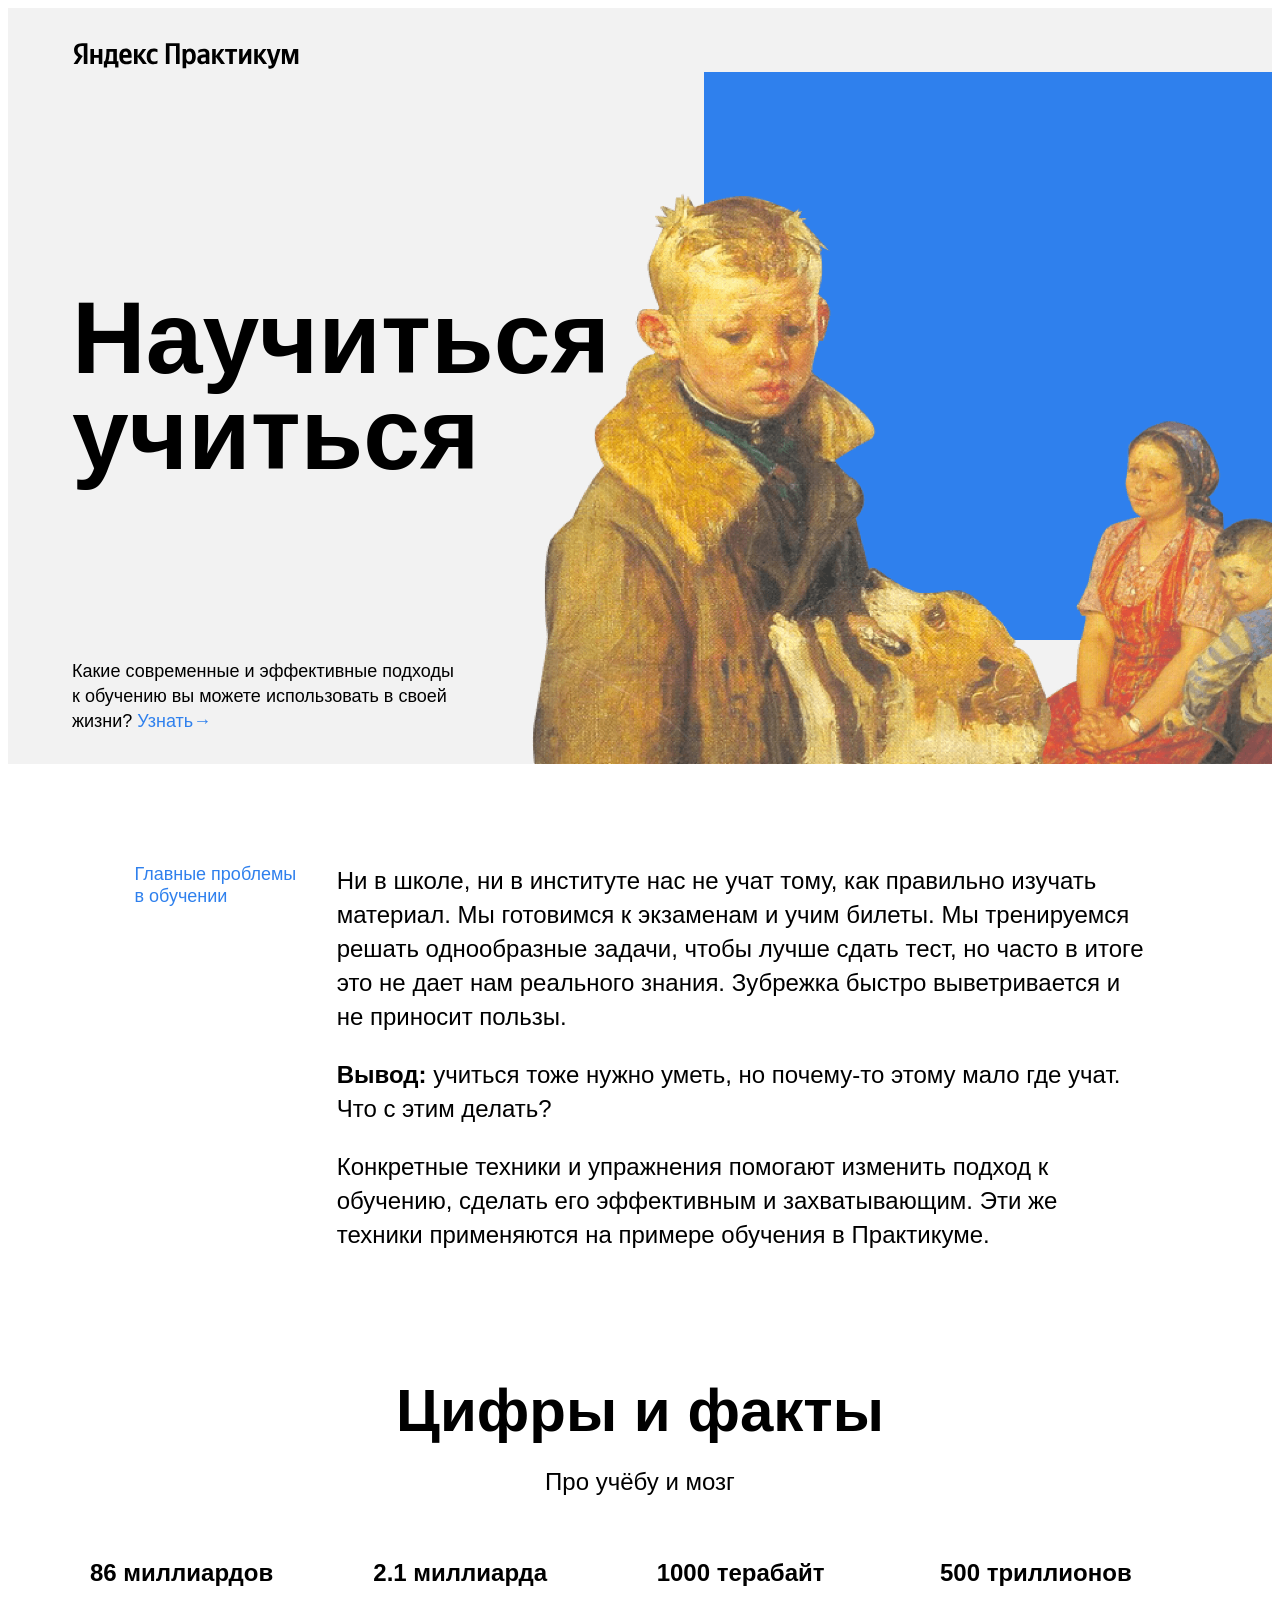
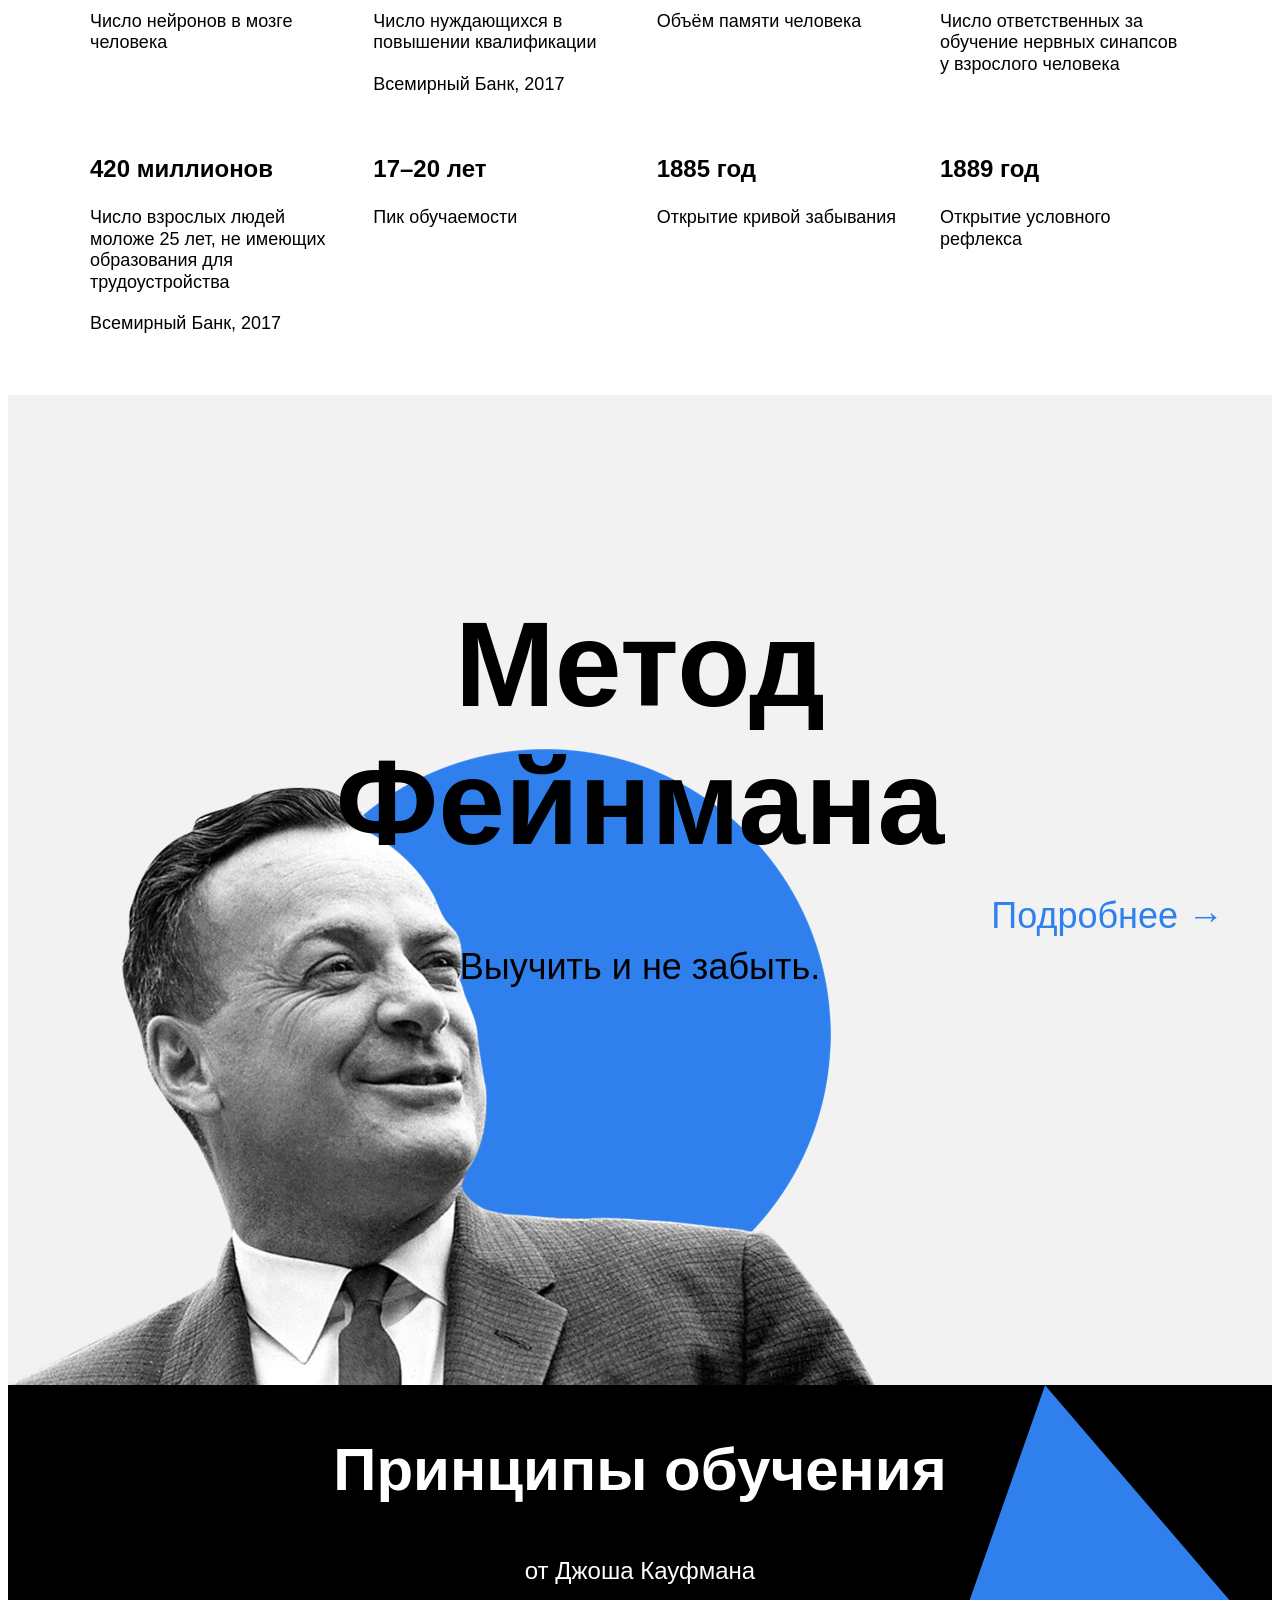
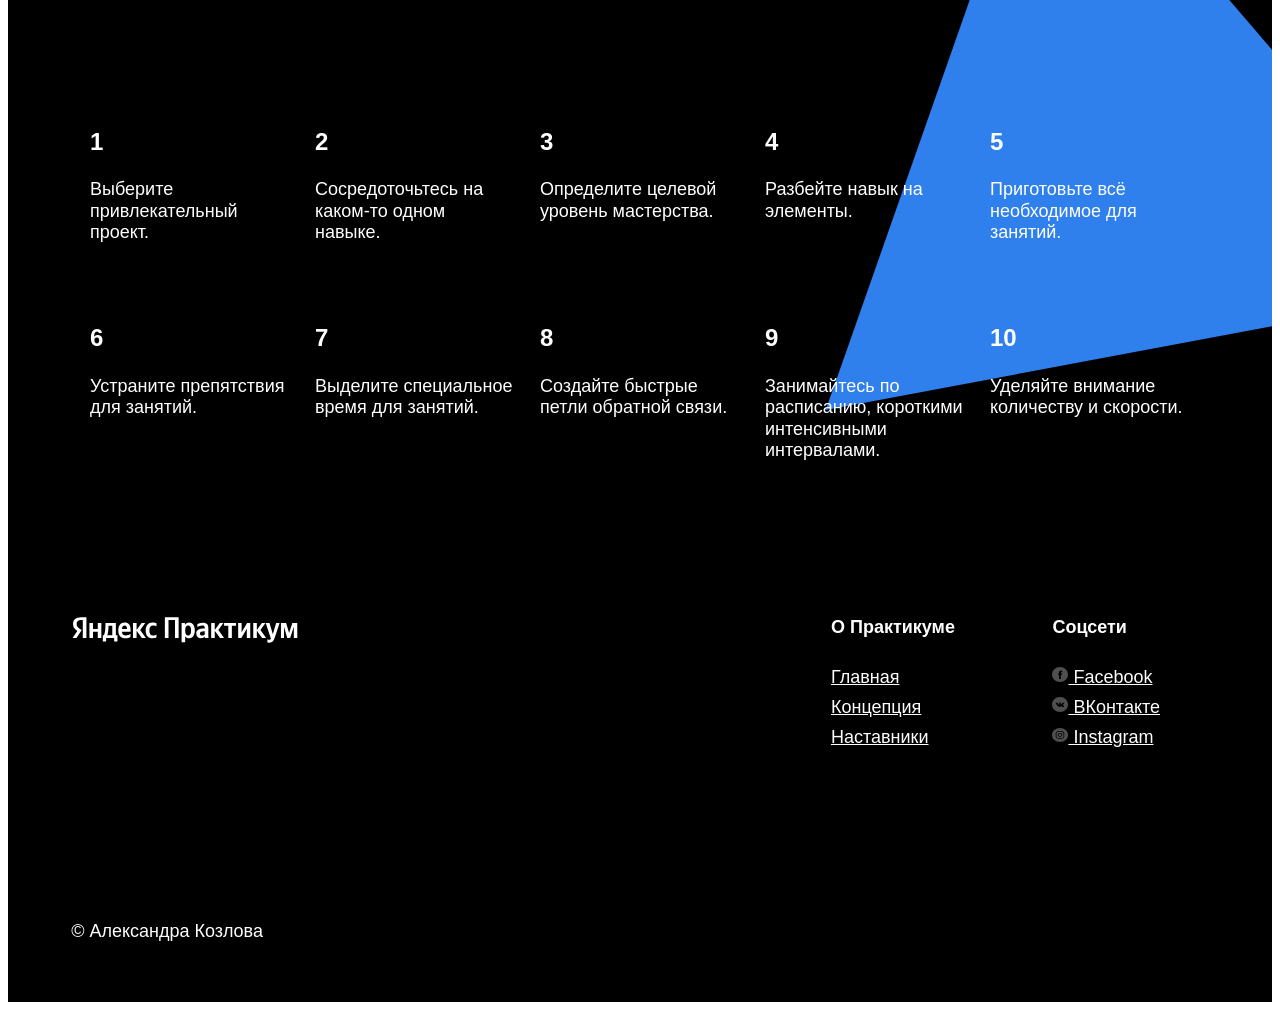
==== how-to-learn/index.html @ d47684b5 "проект" ====
<!DOCTYPE html>
<html lang="ru">
<head>
  <meta charset="UTF-8">
  <meta name="viewport" content="width=device-width, initial-scale=1.0">
  <title>Научиться учиться</title>
  <link rel="stylesheet" href="styles/style.css">
</head>
<body>
  <div class="page">
    <header class="header"> 
     <img class="logo logo_place_header" src="images/logo_place_header.svg" alt="логотип">
     <h1 class="header__title">Научиться учиться</h1>
     <p class="header__subtitle">Какие современные и эффективные подходы к обучению вы можете использовать в своей жизни?<a class="header__link"> Узнать&#8594;</a></p>
     <img alt="заглавное изображение" class="header__main-illustration" src="images/header-image.png">
     <div class="header__square-pic"></div>
    </header>

    <section class="description">
     <div class="two-columns">
     <h2 class="two-columns__brief">Главные проблемы в обучении</h2>
     <div class="two-columns__main-text">
     <p class="two-columns__paragraph">Ни в школе, ни в институте нас не учат тому, как правильно изучать материал. Мы готовимся к экзаменам и учим билеты. Мы тренируемся решать однообразные задачи, чтобы лучше сдать тест, но часто в итоге это не дает нам реального знания. Зубрежка быстро выветривается и не приносит пользы.</p>      <p class="two-columns__paragraph"><span class="two-columns__span-accent">Вывод:</span> учиться тоже нужно уметь, но почему-то этому мало где учат. Что с этим делать?</p>
     <p class="two-columns__paragraph">Конкретные техники и упражнения помогают изменить подход к обучению, сделать его эффективным и захватывающим. Эти же техники применяются на примере обучения в Практикуме.</p>
     </div>
     </div>
    </section>

    <section class="digits">
     <h2 class="section-title">Цифры и факты</h2>
     <p class="section-subtit">Про учёбу и мозг</p>
     <div class="table"> 
     <div class="table__cell">
     <h3 class="table__heading">86 миллиардов</h3>
     <p class="table__text">Число нейронов в мозге человека</p>
     </div>

     <div class="table__cell">
     <h3 class="table__heading">2.1 миллиарда</h3>
     <p class="table__text">Число нуждающихся в повышении квалификации</p>
     <p class="table__text">Всемирный Банк, 2017</p>
     </div>

     <div class="table__cell">
     <h3 class="table__heading">1000 терабайт</h3>
     <p class="table__text">Объём памяти человека</p>
     </div>

     <div class="table__cell">
     <h3 class="table__heading">500 триллионов</h3>
     <p class="table__text">Число ответственных за обучение нервных синапсов у взрослого человека</p>
     </div>

     <div class="table__cell">
     <h3 class="table__heading">420 миллионов</h3>
     <p class="table__text">Число взрослых людей моложе 25 лет, не имеющих образования для трудоустройства</p>
     <p class="table__text">Всемирный Банк, 2017</p>
     </div>

     <div class="table__cell">
     <h3 class="table__heading">17–20 лет</h3>
     <p class="table__text">Пик обучаемости</p>
     </div>

     <div class="table__cell">
     <h3 class="table__heading">1885 год</h3>
     <p class="table__text">Открытие кривой забывания</p>
     </div>

     <div class="table__cell">
     <h3 class="table__heading">1889 год</h3>
     <p class="table__text">Открытие условного рефлекса</p>
     </div>
     </div>
    </section>
  
   <section class="feynman">
     <h2 class="feynman__title">Метод Фейнмана</h2>
     <p class="feynman__subtitle">Выучить и не забыть.</p>
     <a class="feynman__link">Подробнее &#8594;</a>
    </section>

    <section class="kaufman">
      <h2 class="section-title_theme_dark">Принципы обучения</h2>
      <p class="section-subtit_theme_dark">от Джоша Кауфмана</p>
      <div class="table_theme_dark"> 

      <div class="table__cell_theme_dark">
      <h3 class="table__heading_theme_dark">1</h3>
      <p class="table__text_theme_dark">Выберите привлекательный проект.</p>
      </div>
 
      <div class="table__cell_theme_dark">
      <h3 class="table__heading_theme_dark">2</h3>
      <p class="table__text_theme_dark">Сосредоточьтесь на каком-то одном навыке.</p>
      </div>
 
      <div class="table__cell_theme_dark">
      <h3 class="table__heading_theme_dark">3</h3>
      <p class="table__text_theme_dark">Определите целевой уровень мастерства.</p>
      </div>
 
      <div class="table__cell_theme_dark">
      <h3 class="table__heading_theme_dark">4</h3>
      <p class="table__text_theme_dark">Разбейте навык на элементы.</p>
      </div>
 
      <div class="table__cell_theme_dark">
      <h3 class="table__heading_theme_dark">5</h3>
      <p class="table__text_theme_dark">Приготовьте всё необходимое для занятий.</p>
      </div>
 
      <div class="table__cell_theme_dark">
      <h3 class="table__heading_theme_dark">6</h3>
      <p class="table__text_theme_dark">Устраните препятствия для занятий.</p>
      </div>
 
      <div class="table__cell_theme_dark">
      <h3 class="table__heading_theme_dark">7</h3>
      <p class="table__text_theme_dark">Выделите специальное время для занятий.</p>
      </div>
 
      <div class="table__cell_theme_dark">
      <h3 class="table__heading_theme_dark">8</h3>
      <p class="table__text_theme_dark">Создайте быстрые петли обратной связи.</p>
      </div>

      <div class="table__cell_theme_dark">
      <h3 class="table__heading_theme_dark">9</h3>
      <p class="table__text_theme_dark">Занимайтесь по расписанию, короткими интенсивными интервалами.</p>
      </div>

      <div class="table__cell_theme_dark">
      <h3 class="table__heading_theme_dark">10</h3>
      <p class="table__text_theme_dark">Уделяйте внимание количеству и скорости.</p>
      </div>
      <img class="kaufman__triangle" src="images/kaufman-triangle.svg" alt="треугольник">
      </div>
    </section>

  <footer class="footer">
<div class="footer__columns">
<div class="footer__column_content_copyright">
  <div class="logo logo_place_footer"></div>
  <p class="footer__author">&copy; Александра Козлова</p>
</div>
<div class="footer__column_content_info">
  <p class="footer__column-heading">О Практикуме</p>
  <ul class="footer__column-links">
  <li><a href="#">Главная</a></li>
  <li><a href="#">Концепция</a></li>
  <li><a href="#">Наставники</a></li>
  </ul>
</div>
<div class="footer__column_content_social">
  <p class="footer__column-heading">Соцсети</p>
  <ul class="footer__column-links">
    <li><a href="https://www.facebook.com"><img class="footer__social-icon" src="images/facebook_color_white.svg" alt="Фейсбук"> Facebook</a></li>
    <li><a href="https://vk.com"> <img class="footer__social-icon" src="images/vk_color_white.svg" alt="ВКонтакте"> ВКонтакте</a></li>
    <li><a href="https://www.instagram.com"><img class="footer__social-icon" src="images/instagram_color_white.svg" alt="Инстаграм"> Instagram</a></li>
  </ul>
</div>


</div>
  </footer>
  </div>
</body>
</html>
---- how-to-learn/styles/style.css ----
.page {
  min-width: 1100px;
  /* мы ещё не умеем делать мобильную версию сайта, */
  /* поэтому выше установлена минимальная ширина страницы */
  max-width: 1600px;
  /* выше установили ограничение по максимальной ширине */
  margin: 0 auto;
  /* выше для экранов больше 1600px отцентрировали весь контент */
  font-family: 'Helvetica Neue', Arial, sans-serif;
  /* выше установили ограничения для секции */
}

.header {
  height: 100vh;
  min-height: 600px;
  max-height: 756px;
  background-color: #f2f2f2;
  display: flex;
  position: relative;

}
.logo{/*свойства для логотипа*/
  height: 32px;
  width: 228px;


}
.logo_place_header{/*свойства для логотипа 1*/
  position: absolute;
  z-index: 3;
  margin-top: 30px;
  margin-left: 64px;
}

.header__title{/*свойство для "начать учиться" 2*/
  width: 730px;
  line-height: 96px;
  font-size: 102px;
  font-weight: 600;
  margin-left: 64px;
  display: flex;
  align-items: center;
  z-index: 3;
}

.header__subtitle{/*свойства для "какие современные и эффективные подходы"3*/
  width: 388px;
  line-height: 25px;
  font-size: 18px;
  margin-left: 64px;
  margin-bottom: 30px;
  position: absolute;
  left: 0px;
  bottom: 0px;
  z-index: 3;
}

.header__link{
  color: #2f80ed;
}

.header__main-illustration{/*свойства для картинки header-image */
  height: 608px;
  width: 765px;
  position: absolute;
  right: 0px;
  bottom: 0px;
  z-index: 1;
}

/* ниже мы привели пример двух селекторов, чтобы вы вспомнили запись элемента */
.header__square-pic {
  height: 568px;
  width: 568px;
  margin-top: 64px;
  background-color: #2f80ed;
  position: absolute;
  right: 0px;
  z-index: 0;
}
.description{
  margin-top: 100px;
  margin-bottom: 100px;
}

.two-columns{
  width: 80%;
  min-width: 784px;
  display: flex;
  align-items: center;
  flex-direction: row;
  justify-content: space-between;
  margin: auto;
}
.two-columns__brief{
   width: 175px;
   line-height: 1.2;
   font-size: 18px;
   font-weight: normal;
   color: #2f80ed;
   margin: 0;
   align-self: flex-start;
}
.two-columns__main-text{
  width: 80%;
}
.two-columns__paragraph{
  line-height: 34px;
  font-size: 24px;
  margin-top: 0px;
  bottom: 30px;
}
.two-columns__span-accent{
  line-height: 34px;
  font-size: 24px;
  font-weight: 600;
}

.digits{

}

.section-title{
  width: 60%;
  line-height: 1.15;
  font-size: 60px;
  font-weight: 600;
  text-align: center;
  margin: auto;
}
.section-subtit{
  width: 60%;
  line-height: 34px;
  font-size: 24px;
  font-weight: normal;
  text-align: center;
  margin: 20px auto 60px;
}
.table{
width: 1100px;
margin: 0 auto;
display: flex;
flex-wrap: wrap;
justify-content: space-between;
}
.table__cell{
width: 250px;
margin-bottom: 60px;
}
.table__heading{
line-height: 1.15;
font-size: 24px;
font-weight: 600;
margin-top: 0;
}
.table__text{
  line-height: 1.2;
  font-size: 18px;
  font-weight: normal;
  margin-top: 20px;
  margin-bottom: 0px;
}

.feynman{
  padding-top: 100px;
  height: 890px;
  background-color: #f2f2f2;
  background-image: url(../images/feynman.png);
  background-position: left bottom;
  background-repeat: no-repeat;
  background-size: 867px 637px;
  position: relative;
}

.feynman__title {
  width: 648px;
  line-height: 1.15;
  font-size: 120px;
  font-weight: 600;
  margin: 100px auto 70px;
  text-align: center;
}

.feynman__subtitle {
  line-height: 51px;
  font-size: 36px;
  font-weight: normal;
  margin: 0px auto;
  text-align: center;
}

.feynman__link {
  color: #2f80ed;
  line-height: 51px;
  font-size: 36px;
  font-weight: normal;
  position: absolute;
  right: 48px;
  top: 50%;
}


.kaufman{
  background-color: black;
  /*height: 967px;*/
  overflow: hidden;
  /*padding-top: 90px;*/
  position: relative;
  padding-bottom:90px;
}

.section-title_theme_dark{
  width: 60%;
  line-height: 1.15;
  font-size: 60px;
  font-weight: 600;
  color: white;
  text-align: center;
  margin-left: auto;
  margin-right: auto;
  /*margin-top: 90px;*/
  z-index: 1;
}

.section-subtit_theme_dark{
  width: 60%;
  line-height: 34px;
  font-size: 24px;
  color: white;
  font-weight: normal;
  text-align: center;
  margin: 20px auto 60px;
}

.table_theme_dark{
  width: 1100px;
  margin: 0 auto;
  display: flex;
  flex-wrap: wrap;
  justify-content: space-between;
  z-index: 1;
}

.table__cell_theme_dark {
  width: 200px;
  color: white;
  margin-right: 0;
  margin-top: 80px;
  z-index: 1;
}

.table__heading_theme_dark{
  line-height: 1.15;
  font-size: 24px;
  font-weight: 600;
  margin-top: 0;
  z-index: 1;
}
.table__text_theme_dark{
  line-height: 1.2;
  font-size: 18px;
  font-weight: normal;
  margin-top: 20px;
  margin-bottom: 0px;
  z-index: 1;
}

.kaufman__triangle{
  height: 877px;
  width: 877px;
  position: absolute;
  background-repeat: no-repeat;
  right: -210px;
  top: 0;
  background-size: contain;
  z-index: 0;
}

.footer{
  min-height: 350px;
  background-color: black;
  color: white;
  padding-top: 60px;
  padding-bottom: 40px;
}

.footer__columns{
width: 90%;
margin-left: auto;
margin-right: auto;
position: relative;
display: flex;
flex-direction: row;
justify-content: space-between;
min-height: 350px;
}

.footer__column_content_copyright{
  flex-basis: 711px;
}

.logo_place_footer{
  background-image: url(../images/logo_place_footer.svg);
  position: absolute;
  top: 0px;
  left: 0px;
}

.footer__author{
  color: white;
  margin-top: 18px;
  margin-bottom: 18px;
  line-height: 25px;
  font-size: 18px;
  font-weight: normal;
  position: absolute;
  bottom: 0px;
  left: 0px;
}

.footer__column_content_info{
  margin-bottom: 16px;
  margin-left: auto;
  margin-right: auto;
}

.footer__column-heading{
  color:white;
  line-height: 30px;
  font-size: 18px;
  font-weight: 600;
  margin-top: 0px;
  margin-bottom: 20px;
}

.footer__column-links{
  color: white;
  line-height: 30px;
  font-size: 18px;
  font-weight: normal;
  margin-bottom: 16px;
  list-style-type: none;
}
ul{
  margin-left: 0px;
  padding-left: 0px;
  color: white;
}
a{
  color: white;
}
.footer__social-icon{
  height: 16px;
  width: 16px;
  position: relative;
}
.footer__column_content_social{
  margin-left: auto;
  margin-right: auto;
  margin-bottom: 16px;
}
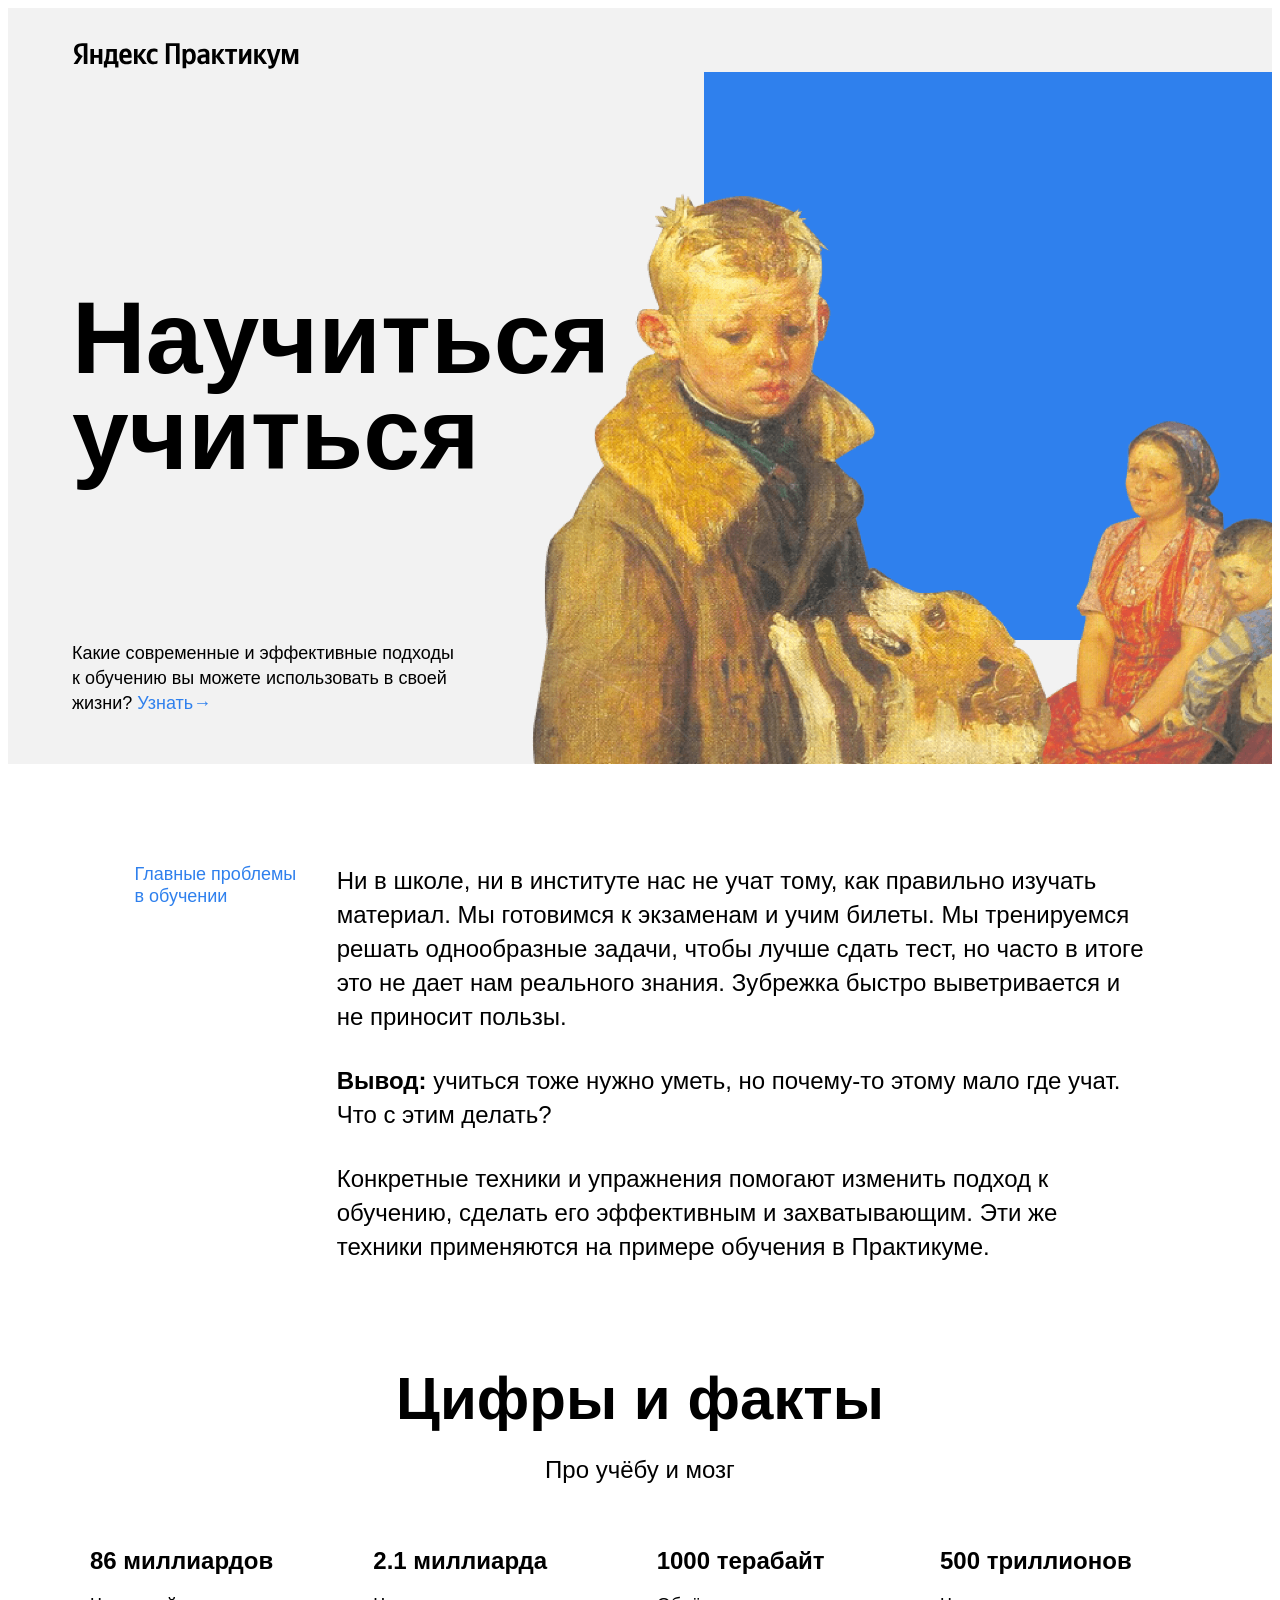
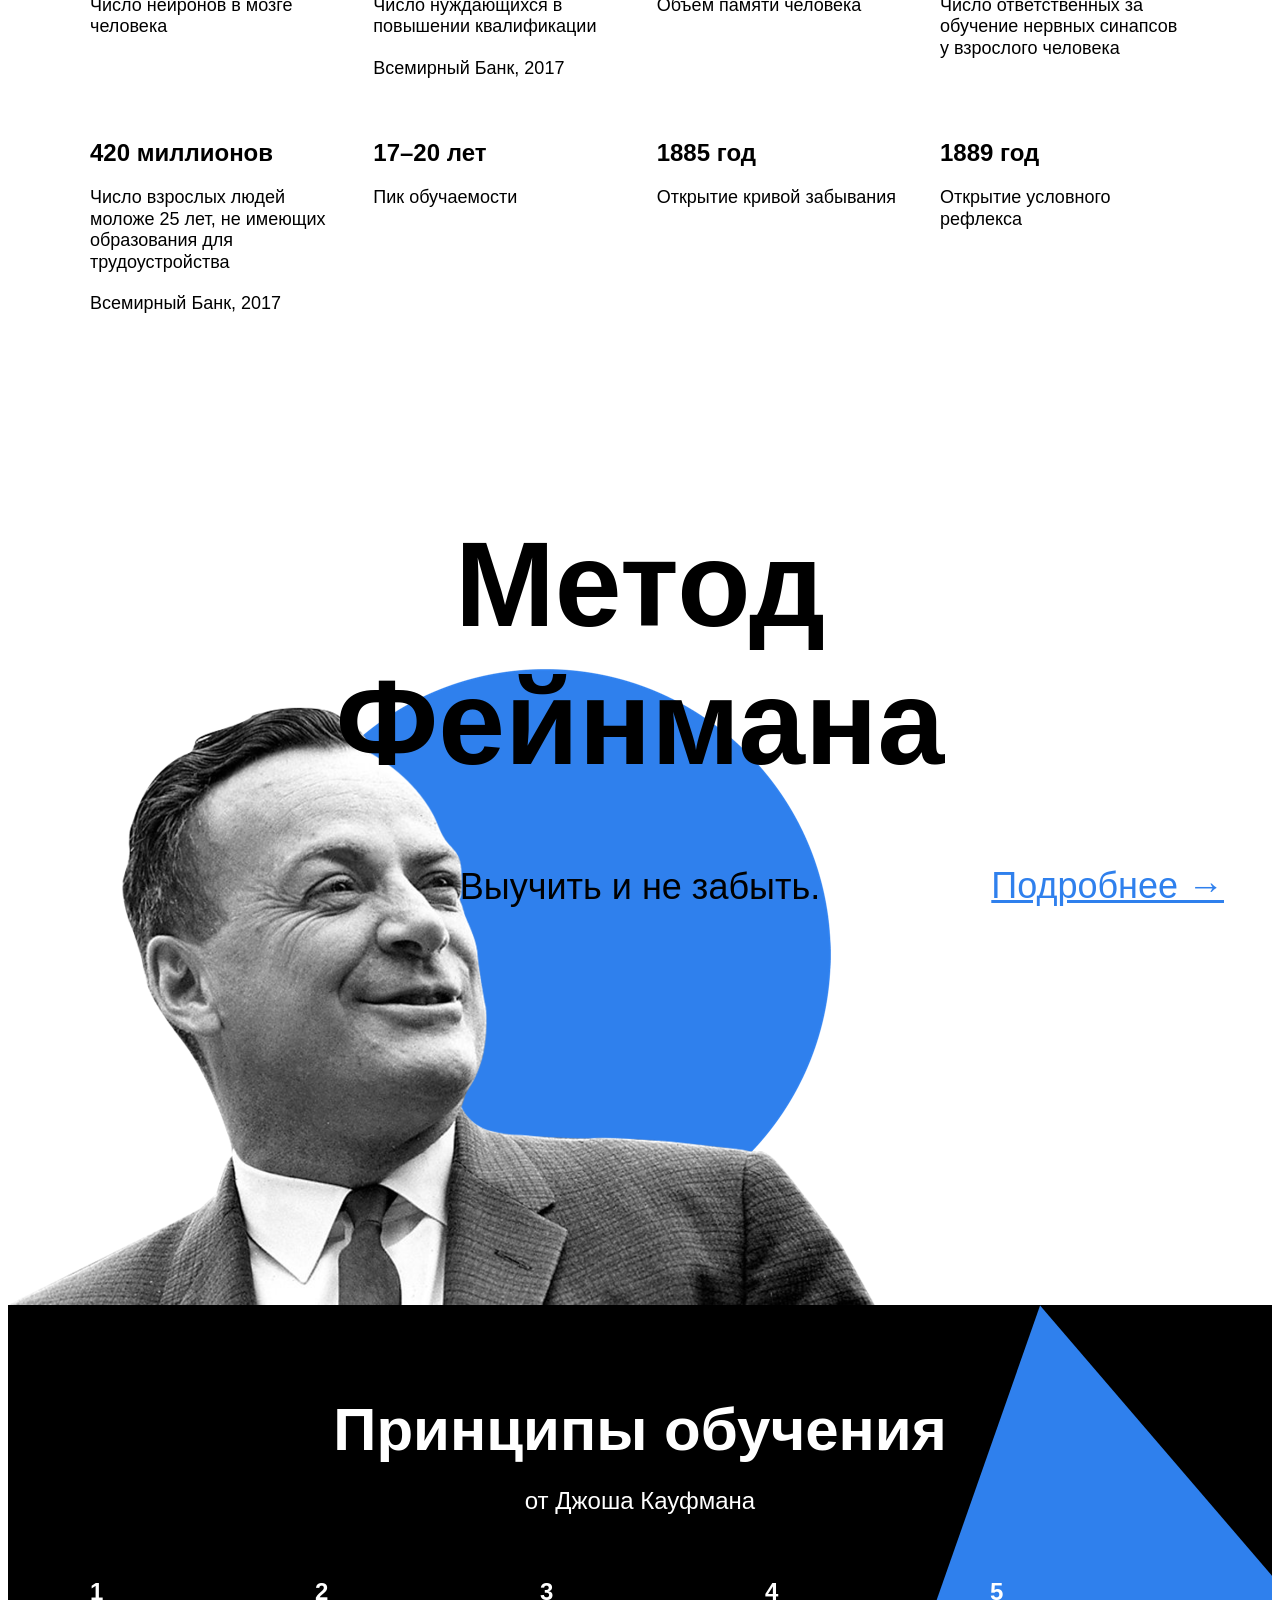
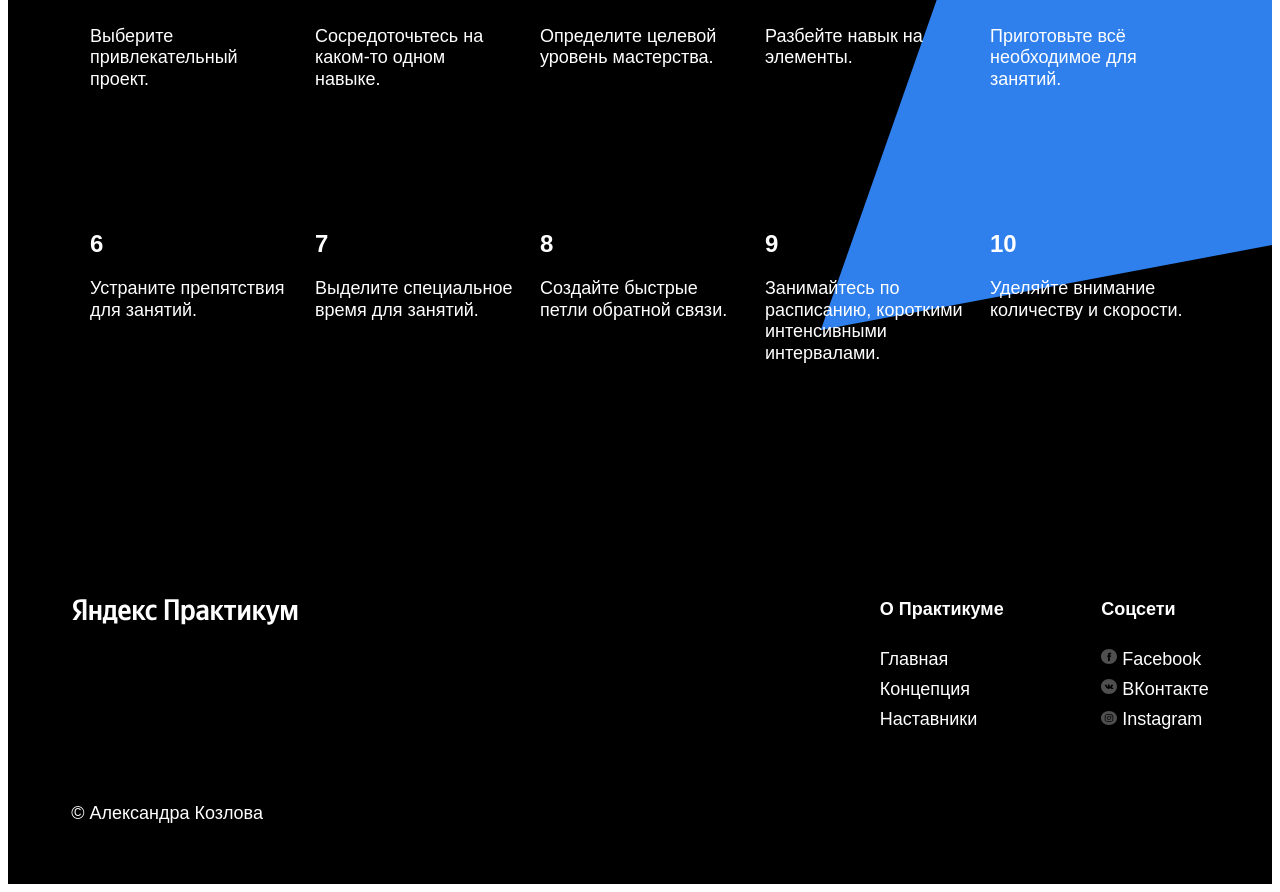
==== commit 0408fdef: "вторая версия" ====
--- a/how-to-learn/index.html
+++ b/how-to-learn/index.html
@@ -2,168 +2,172 @@
 <html lang="ru">
 <head>
   <meta charset="UTF-8">
-  <meta name="viewport" content="width=device-width, initial-scale=1.0">
+  <meta name="viewport" content="width=device-width, initial-scale=1.0" content="text" name="keywords" content="Научиться учиться,Главные проблемы в обучении" name="description" content="Эффективные подходы к обучению">
   <title>Научиться учиться</title>
-  <link rel="stylesheet" href="styles/style.css">
+  <link rel="normalize" href="./styles/normalize.css">
+  <link rel="stylesheet" href="./styles/style.css">
 </head>
 <body>
   <div class="page">
     <header class="header"> 
-     <img class="logo logo_place_header" src="images/logo_place_header.svg" alt="логотип">
+     <img class="logo logo_place_header" src="images/logo_place_header.svg" alt="Логотип">
      <h1 class="header__title">Научиться учиться</h1>
-     <p class="header__subtitle">Какие современные и эффективные подходы к обучению вы можете использовать в своей жизни?<a class="header__link"> Узнать&#8594;</a></p>
-     <img alt="заглавное изображение" class="header__main-illustration" src="images/header-image.png">
+     <p class="header__subtitle">Какие современные и эффективные подходы к обучению вы можете использовать в своей жизни?<a href="#" class="header__link"> Узнать&#8594;</a></p>
+     <img alt="Картина Решетникова Опять двойка" class="header__main-illustration" src="./images/header-image.png">
      <div class="header__square-pic"></div>
     </header>
 
     <section class="description">
-     <div class="two-columns">
+     <article class="two-columns">
      <h2 class="two-columns__brief">Главные проблемы в обучении</h2>
      <div class="two-columns__main-text">
-     <p class="two-columns__paragraph">Ни в школе, ни в институте нас не учат тому, как правильно изучать материал. Мы готовимся к экзаменам и учим билеты. Мы тренируемся решать однообразные задачи, чтобы лучше сдать тест, но часто в итоге это не дает нам реального знания. Зубрежка быстро выветривается и не приносит пользы.</p>      <p class="two-columns__paragraph"><span class="two-columns__span-accent">Вывод:</span> учиться тоже нужно уметь, но почему-то этому мало где учат. Что с этим делать?</p>
+     <p class="two-columns__paragraph">Ни в школе, ни в институте нас не учат тому, как правильно изучать материал. 
+      Мы готовимся к экзаменам и учим билеты. Мы тренируемся решать однообразные задачи, чтобы лучше сдать тест, но часто в итоге это не дает нам реального знания. 
+      Зубрежка быстро выветривается и не приносит пользы.</p>      
+    <p class="two-columns__paragraph"><span class="two-columns__span-accent">Вывод:</span> учиться тоже нужно уметь, но почему-то этому мало где учат. Что с этим делать?</p>
      <p class="two-columns__paragraph">Конкретные техники и упражнения помогают изменить подход к обучению, сделать его эффективным и захватывающим. Эти же техники применяются на примере обучения в Практикуме.</p>
      </div>
-     </div>
+     </article>
     </section>
 
     <section class="digits">
      <h2 class="section-title">Цифры и факты</h2>
-     <p class="section-subtit">Про учёбу и мозг</p>
-     <div class="table"> 
-     <div class="table__cell">
+     <p class="section-subtitle">Про учёбу и мозг</p>
+     <ul class="table"> 
+     <li class="table__cell">
      <h3 class="table__heading">86 миллиардов</h3>
      <p class="table__text">Число нейронов в мозге человека</p>
-     </div>
+     </li>
 
-     <div class="table__cell">
+     <li class="table__cell">
      <h3 class="table__heading">2.1 миллиарда</h3>
      <p class="table__text">Число нуждающихся в повышении квалификации</p>
      <p class="table__text">Всемирный Банк, 2017</p>
-     </div>
+     </li>
 
-     <div class="table__cell">
+     <li class="table__cell">
      <h3 class="table__heading">1000 терабайт</h3>
      <p class="table__text">Объём памяти человека</p>
-     </div>
+     </li>
 
-     <div class="table__cell">
+     <li class="table__cell">
      <h3 class="table__heading">500 триллионов</h3>
      <p class="table__text">Число ответственных за обучение нервных синапсов у взрослого человека</p>
-     </div>
+     </li>
 
-     <div class="table__cell">
+     <li class="table__cell">
      <h3 class="table__heading">420 миллионов</h3>
      <p class="table__text">Число взрослых людей моложе 25 лет, не имеющих образования для трудоустройства</p>
      <p class="table__text">Всемирный Банк, 2017</p>
-     </div>
+     </li>
 
-     <div class="table__cell">
+     <li class="table__cell">
      <h3 class="table__heading">17–20 лет</h3>
      <p class="table__text">Пик обучаемости</p>
-     </div>
+     </li>
 
-     <div class="table__cell">
+     <li class="table__cell">
      <h3 class="table__heading">1885 год</h3>
      <p class="table__text">Открытие кривой забывания</p>
-     </div>
+     </li>
 
-     <div class="table__cell">
+     <li class="table__cell">
      <h3 class="table__heading">1889 год</h3>
      <p class="table__text">Открытие условного рефлекса</p>
-     </div>
-     </div>
+     </li>
+    </ul>
     </section>
   
    <section class="feynman">
      <h2 class="feynman__title">Метод Фейнмана</h2>
      <p class="feynman__subtitle">Выучить и не забыть.</p>
-     <a class="feynman__link">Подробнее &#8594;</a>
+     <a href="#" class="feynman__link">Подробнее &#8594;</a>
     </section>
 
     <section class="kaufman">
-      <h2 class="section-title_theme_dark">Принципы обучения</h2>
-      <p class="section-subtit_theme_dark">от Джоша Кауфмана</p>
-      <div class="table_theme_dark"> 
+      <h2 class="section-title section-title_theme_dark">Принципы обучения</h2>
+      <p class="section-subtitle section-subtitle_theme_dark">от Джоша Кауфмана</p>
+      <ul class="table table_theme_dark"> 
 
-      <div class="table__cell_theme_dark">
-      <h3 class="table__heading_theme_dark">1</h3>
-      <p class="table__text_theme_dark">Выберите привлекательный проект.</p>
-      </div>
+      <li class="table__cell table__cell_theme_dark">
+      <h3 class="table__heading table__heading_theme_dark">1</h3>
+      <p class="table__text table__text_theme_dark">Выберите привлекательный проект.</p>
+      </li>
  
-      <div class="table__cell_theme_dark">
-      <h3 class="table__heading_theme_dark">2</h3>
-      <p class="table__text_theme_dark">Сосредоточьтесь на каком-то одном навыке.</p>
-      </div>
+      <li class="table__cell table__cell_theme_dark">
+      <h3 class="table__heading table__heading_theme_dark">2</h3>
+      <p class="table__text table__text_theme_dark">Сосредоточьтесь на каком-то одном навыке.</p>
+      </li>
  
-      <div class="table__cell_theme_dark">
-      <h3 class="table__heading_theme_dark">3</h3>
-      <p class="table__text_theme_dark">Определите целевой уровень мастерства.</p>
-      </div>
+      <li class="table__cell table__cell_theme_dark">
+      <h3 class="table__heading table__heading_theme_dark">3</h3>
+      <p class="table__text table__text_theme_dark">Определите целевой уровень мастерства.</p>
+      </li>
  
-      <div class="table__cell_theme_dark">
-      <h3 class="table__heading_theme_dark">4</h3>
-      <p class="table__text_theme_dark">Разбейте навык на элементы.</p>
-      </div>
+      <li class="table__cell table__cell_theme_dark">
+      <h3 class="table__heading table__heading_theme_dark">4</h3>
+      <p class="table__text table__text_theme_dark">Разбейте навык на элементы.</p>
+      </li>
  
-      <div class="table__cell_theme_dark">
-      <h3 class="table__heading_theme_dark">5</h3>
-      <p class="table__text_theme_dark">Приготовьте всё необходимое для занятий.</p>
-      </div>
+      <li class="table__cell table__cell_theme_dark">
+      <h3 class="table__heading table__heading_theme_dark">5</h3>
+      <p class="table__text table__text_theme_dark">Приготовьте всё необходимое для занятий.</p>
+      </li>
  
-      <div class="table__cell_theme_dark">
-      <h3 class="table__heading_theme_dark">6</h3>
-      <p class="table__text_theme_dark">Устраните препятствия для занятий.</p>
-      </div>
+      <li class="table__cell table__cell_theme_dark">
+      <h3 class="table__heading table__heading_theme_dark">6</h3>
+      <p class="table__text table__text_theme_dark">Устраните препятствия для занятий.</p>
+      </li>
  
-      <div class="table__cell_theme_dark">
-      <h3 class="table__heading_theme_dark">7</h3>
-      <p class="table__text_theme_dark">Выделите специальное время для занятий.</p>
-      </div>
+      <li class="table__cell table__cell_theme_dark">
+      <h3 class="table__heading table__heading_theme_dark">7</h3>
+      <p class="table__text table__text_theme_dark">Выделите специальное время для занятий.</p>
+      </li>
  
-      <div class="table__cell_theme_dark">
-      <h3 class="table__heading_theme_dark">8</h3>
-      <p class="table__text_theme_dark">Создайте быстрые петли обратной связи.</p>
-      </div>
+      <li class="table__cell table__cell_theme_dark">
+      <h3 class="table__heading table__heading_theme_dark">8</h3>
+      <p class="table__text table__text_theme_dark">Создайте быстрые петли обратной связи.</p>
+      </li>
 
-      <div class="table__cell_theme_dark">
-      <h3 class="table__heading_theme_dark">9</h3>
-      <p class="table__text_theme_dark">Занимайтесь по расписанию, короткими интенсивными интервалами.</p>
-      </div>
+      <li class="table__cell table__cell_theme_dark">
+      <h3 class="table__heading table__heading_theme_dark">9</h3>
+      <p class="table__text table__text_theme_dark">Занимайтесь по расписанию, короткими интенсивными интервалами.</p>
+      </li>
 
-      <div class="table__cell_theme_dark">
-      <h3 class="table__heading_theme_dark">10</h3>
-      <p class="table__text_theme_dark">Уделяйте внимание количеству и скорости.</p>
-      </div>
-      <img class="kaufman__triangle" src="images/kaufman-triangle.svg" alt="треугольник">
-      </div>
+      <li class="table__cell table__cell_theme_dark">
+      <h3 class="table__heading table__heading_theme_dark">10</h3>
+      <p class="table__text table__text_theme_dark">Уделяйте внимание количеству и скорости.</p>
+      </li>
+    </ul>
+      <div class="kaufman__triangle"></div>
+    
     </section>
 
   <footer class="footer">
 <div class="footer__columns">
-<div class="footer__column_content_copyright">
+<div class="footer__column footer__column_content_copyright">
   <div class="logo logo_place_footer"></div>
   <p class="footer__author">&copy; Александра Козлова</p>
 </div>
-<div class="footer__column_content_info">
-  <p class="footer__column-heading">О Практикуме</p>
+<nav class="footer__column footer__column_content_info">
+  <h3 class="footer__column-heading">О Практикуме</h3>
   <ul class="footer__column-links">
-  <li><a href="#">Главная</a></li>
-  <li><a href="#">Концепция</a></li>
-  <li><a href="#">Наставники</a></li>
+  <li><a href="#" class="footer__column-link">Главная</a></li>
+  <li><a href="#" class="footer__column-link">Концепция</a></li>
+  <li><a href="#" class="footer__column-link">Наставники</a></li>
+  </ul>
+</nav>
+<div class="footer__column footer__column_content_social">
+  <h3 class="footer__column-heading">Соцсети</h3>
+  <ul class="footer__column-links">
+    <li><a href="https://www.facebook.com" class="footer__social-icon"><img src="images/facebook_color_white.svg" alt="Facebook"> Facebook</a></li>
+    <li><a href="https://vk.com" class="footer__social-icon"> <img src="images/vk_color_white.svg" alt="ВКонтакте"> ВКонтакте</a></li>
+    <li><a href="https://www.instagram.com" class="footer__social-icon"><img src="images/instagram_color_white.svg" alt="Instagram"> Instagram</a></li>
   </ul>
 </div>
-<div class="footer__column_content_social">
-  <p class="footer__column-heading">Соцсети</p>
-  <ul class="footer__column-links">
-    <li><a href="https://www.facebook.com"><img class="footer__social-icon" src="images/facebook_color_white.svg" alt="Фейсбук"> Facebook</a></li>
-    <li><a href="https://vk.com"> <img class="footer__social-icon" src="images/vk_color_white.svg" alt="ВКонтакте"> ВКонтакте</a></li>
-    <li><a href="https://www.instagram.com"><img class="footer__social-icon" src="images/instagram_color_white.svg" alt="Инстаграм"> Instagram</a></li>
-  </ul>
-</div>
-
 
 </div>
   </footer>
   </div>
 </body>
-</html>+</html>
--- a/how-to-learn/styles/style.css
+++ b/how-to-learn/styles/style.css
@@ -17,46 +17,41 @@
   background-color: #f2f2f2;
   display: flex;
   position: relative;
-
 }
 .logo{/*свойства для логотипа*/
   height: 32px;
   width: 228px;
-
-
-}
+}  
 .logo_place_header{/*свойства для логотипа 1*/
   position: absolute;
   z-index: 3;
-  margin-top: 30px;
-  margin-left: 64px;
+  top: 30px;
+  left: 64px;
 }
 
 .header__title{/*свойство для "начать учиться" 2*/
-  width: 730px;
+  max-width: 730px;
   line-height: 96px;
   font-size: 102px;
   font-weight: 600;
   margin-left: 64px;
-  display: flex;
-  align-items: center;
+  align-self: center;
   z-index: 3;
 }
 
 .header__subtitle{/*свойства для "какие современные и эффективные подходы"3*/
-  width: 388px;
+  width: 389px;
   line-height: 25px;
   font-size: 18px;
-  margin-left: 64px;
-  margin-bottom: 30px;
-  position: absolute;
-  left: 0px;
-  bottom: 0px;
+  left: 64px;
+  bottom: 30px;
+  position: absolute;
   z-index: 3;
 }
 
 .header__link{
   color: #2f80ed;
+  text-decoration: none;
 }
 
 .header__main-illustration{/*свойства для картинки header-image */
@@ -72,7 +67,7 @@
 .header__square-pic {
   height: 568px;
   width: 568px;
-  margin-top: 64px;
+  top: 64px;
   background-color: #2f80ed;
   position: absolute;
   right: 0px;
@@ -80,17 +75,15 @@
 }
 .description{
   margin-top: 100px;
-  margin-bottom: 100px;
 }
 
 .two-columns{
   width: 80%;
-  min-width: 784px;
   display: flex;
   align-items: center;
   flex-direction: row;
   justify-content: space-between;
-  margin: auto;
+  margin: 0 auto;
 }
 .two-columns__brief{
    width: 175px;
@@ -103,13 +96,19 @@
 }
 .two-columns__main-text{
   width: 80%;
+  min-width: 784px;
 }
 .two-columns__paragraph{
   line-height: 34px;
   font-size: 24px;
   margin-top: 0px;
-  bottom: 30px;
-}
+  margin-bottom: 0px;
+}
+.two-columns__paragraph:nth-child(2){
+  margin-top: 30px;
+  margin-bottom: 30px;
+}
+
 .two-columns__span-accent{
   line-height: 34px;
   font-size: 24px;
@@ -117,7 +116,8 @@
 }
 
 .digits{
-
+  margin-top: 100px;
+  margin-bottom: 100px;
 }
 
 .section-title{
@@ -127,31 +127,40 @@
   font-weight: 600;
   text-align: center;
   margin: auto;
-}
-.section-subtit{
+  z-index: 1;
+}
+.section-subtitle{
   width: 60%;
   line-height: 34px;
   font-size: 24px;
   font-weight: normal;
   text-align: center;
-  margin: 20px auto 60px;
+  margin: 20px auto 0px;
 }
 .table{
-width: 1100px;
-margin: 0 auto;
-display: flex;
-flex-wrap: wrap;
-justify-content: space-between;
-}
+  width: 1100px;
+  margin: 0 auto;
+  display: flex;
+  flex-wrap: wrap;
+  justify-content: space-between;
+}
+
+ul.table{
+  padding: 0;
+  list-style-type: none;
+}
+
 .table__cell{
-width: 250px;
-margin-bottom: 60px;
+  list-style-type: none;
+  width: 250px;
+  margin-top: 60px;
+  padding: 0%;
 }
 .table__heading{
-line-height: 1.15;
-font-size: 24px;
-font-weight: 600;
-margin-top: 0;
+  line-height: 1.15;
+  font-size: 24px;
+  font-weight: 600;
+  margin: 0;
 }
 .table__text{
   line-height: 1.2;
@@ -162,9 +171,9 @@
 }
 
 .feynman{
-  padding-top: 100px;
-  height: 890px;
-  background-color: #f2f2f2;
+  
+  min-height: 890px;
+  background-color: 1f1f1f;
   background-image: url(../images/feynman.png);
   background-position: left bottom;
   background-repeat: no-repeat;
@@ -177,7 +186,8 @@
   line-height: 1.15;
   font-size: 120px;
   font-weight: 600;
-  margin: 100px auto 70px;
+  margin: 0 auto 70px;
+  padding-top: 100px;
   text-align: center;
 }
 
@@ -207,6 +217,7 @@
   /*padding-top: 90px;*/
   position: relative;
   padding-bottom:90px;
+  z-index: 0;
 }
 
 .section-title_theme_dark{
@@ -218,54 +229,31 @@
   text-align: center;
   margin-left: auto;
   margin-right: auto;
-  /*margin-top: 90px;*/
-  z-index: 1;
-}
-
-.section-subtit_theme_dark{
+  margin-top: 90px;
+}
+
+.section-subtitle_theme_dark{
   width: 60%;
   line-height: 34px;
   font-size: 24px;
   color: white;
   font-weight: normal;
   text-align: center;
-  margin: 20px auto 60px;
 }
 
 .table_theme_dark{
-  width: 1100px;
-  margin: 0 auto;
-  display: flex;
-  flex-wrap: wrap;
-  justify-content: space-between;
-  z-index: 1;
+  padding: 80px 0 10px;
 }
 
 .table__cell_theme_dark {
   width: 200px;
   color: white;
   margin-right: 0;
-  margin-top: 80px;
-  z-index: 1;
-}
-
-.table__heading_theme_dark{
-  line-height: 1.15;
-  font-size: 24px;
-  font-weight: 600;
-  margin-top: 0;
-  z-index: 1;
-}
-.table__text_theme_dark{
-  line-height: 1.2;
-  font-size: 18px;
-  font-weight: normal;
-  margin-top: 20px;
-  margin-bottom: 0px;
-  z-index: 1;
+  margin-bottom: 80px;
 }
 
 .kaufman__triangle{
+  background-image: url(../images/kaufman-triangle.svg);
   height: 877px;
   width: 877px;
   position: absolute;
@@ -273,30 +261,31 @@
   right: -210px;
   top: 0;
   background-size: contain;
-  z-index: 0;
+  z-index: -1;
 }
 
 .footer{
   min-height: 350px;
   background-color: black;
   color: white;
-  padding-top: 60px;
-  padding-bottom: 40px;
+  display: flex;
 }
 
 .footer__columns{
 width: 90%;
-margin-left: auto;
-margin-right: auto;
+margin: 60px auto 40px;
 position: relative;
 display: flex;
 flex-direction: row;
 justify-content: space-between;
-min-height: 350px;
 }
 
 .footer__column_content_copyright{
   flex-basis: 711px;
+  display: flex;
+  flex-direction: column;
+  justify-content: flex-end;
+  margin: 0;
 }
 
 .logo_place_footer{
@@ -310,22 +299,19 @@
   color: white;
   margin-top: 18px;
   margin-bottom: 18px;
+  margin-right: 0px;
   line-height: 25px;
   font-size: 18px;
   font-weight: normal;
-  position: absolute;
-  bottom: 0px;
-  left: 0px;
+ 
 }
 
 .footer__column_content_info{
-  margin-bottom: 16px;
-  margin-left: auto;
-  margin-right: auto;
+  flex-direction: column;
 }
 
 .footer__column-heading{
-  color:white;
+  color: white;
   line-height: 30px;
   font-size: 18px;
   font-weight: 600;
@@ -339,23 +325,24 @@
   font-size: 18px;
   font-weight: normal;
   margin-bottom: 16px;
-  list-style-type: none;
-}
-ul{
+  list-style-type: none; 
   margin-left: 0px;
   padding-left: 0px;
-  color: white;
-}
-a{
-  color: white;
-}
+}
+
+.footer__column-link{
+  color: white;
+  text-decoration: none;
+}
+
 .footer__social-icon{
   height: 16px;
   width: 16px;
   position: relative;
-}
+  text-decoration: none;
+  color: white;
+}
+
 .footer__column_content_social{
-  margin-left: auto;
-  margin-right: auto;
-  margin-bottom: 16px;
-}
+  flex-direction: column;
+}
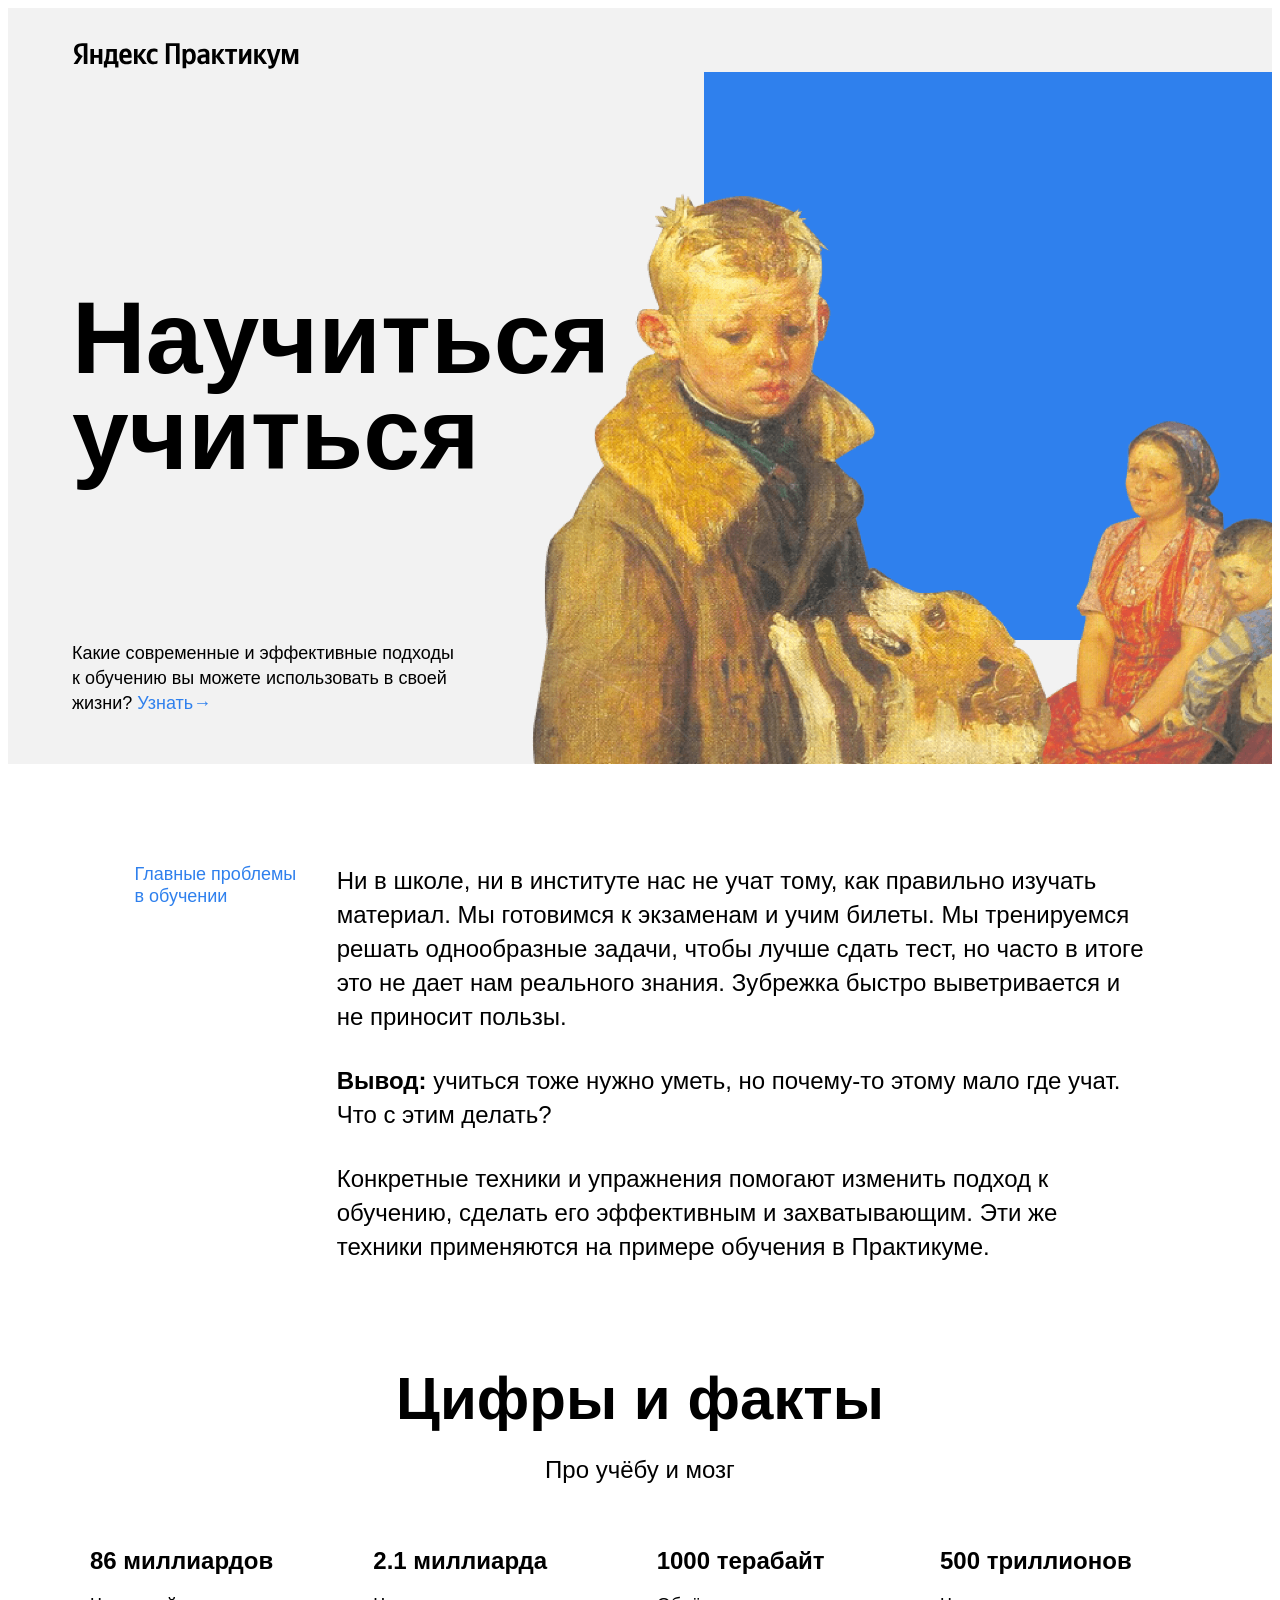
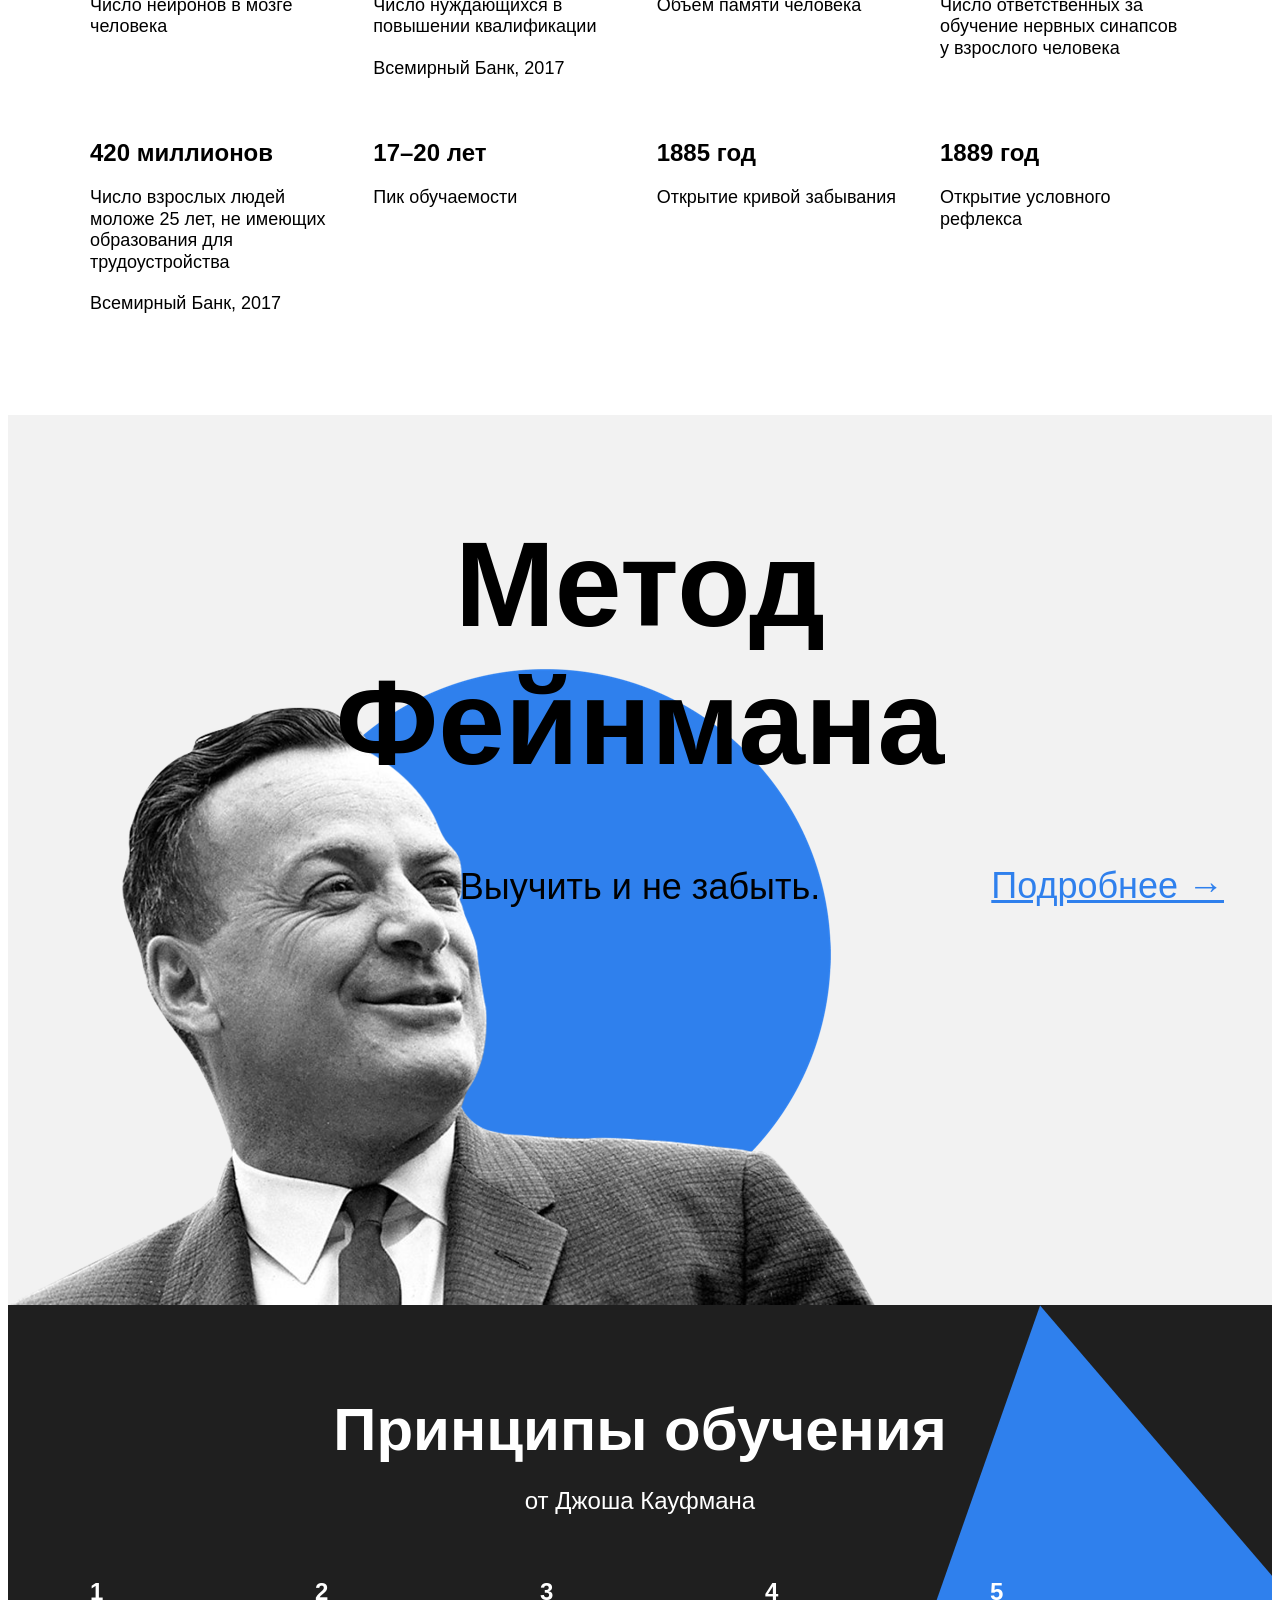
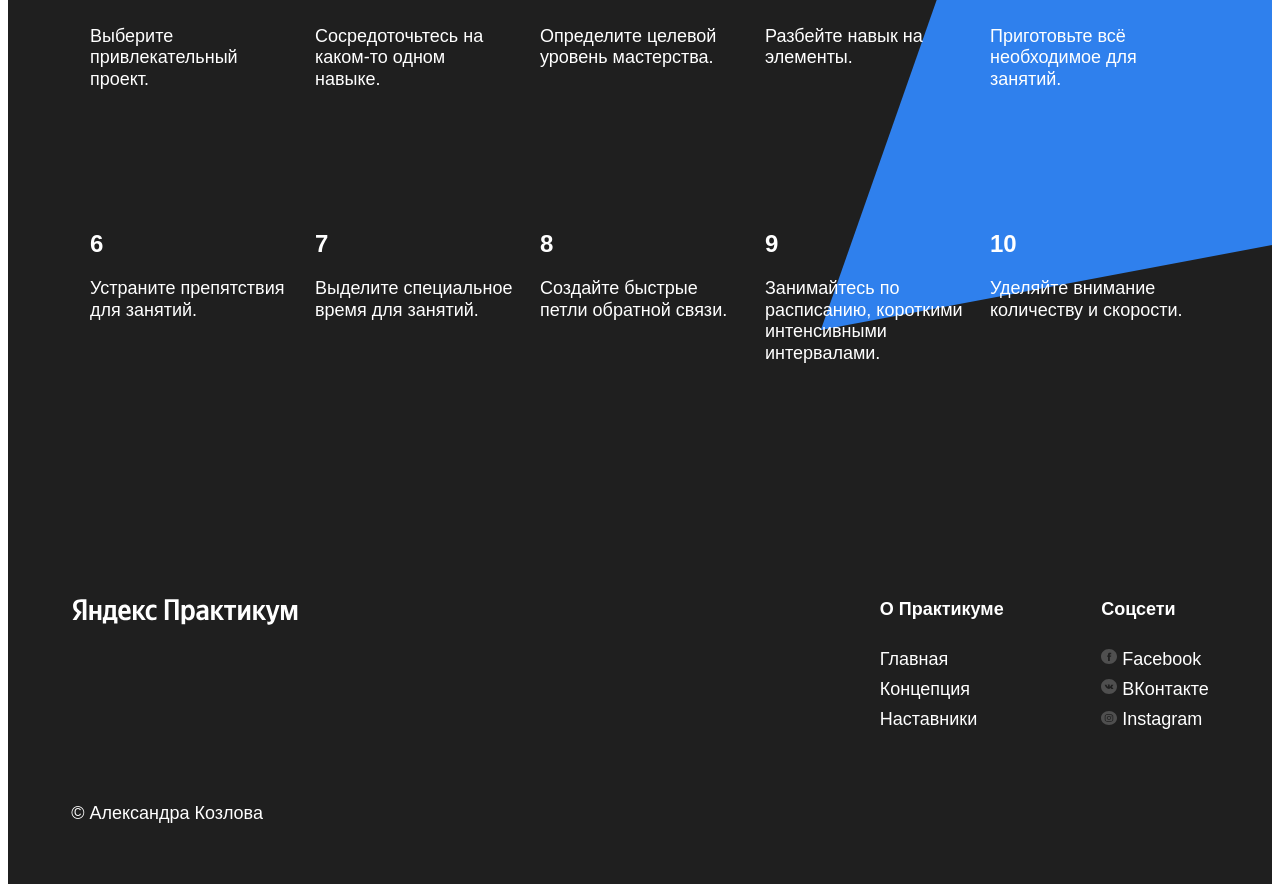
==== commit 953bc65d: "2 версия" ====
--- a/how-to-learn/index.html
+++ b/how-to-learn/index.html
@@ -2,7 +2,7 @@
 <html lang="ru">
 <head>
   <meta charset="UTF-8">
-  <meta name="viewport" content="width=device-width, initial-scale=1.0" content="text" name="keywords" content="Научиться учиться,Главные проблемы в обучении" name="description" content="Эффективные подходы к обучению">
+  <meta name="viewport" content="width=device-width, initial-scale=1.0, text">
   <title>Научиться учиться</title>
   <link rel="normalize" href="./styles/normalize.css">
   <link rel="stylesheet" href="./styles/style.css">
@@ -160,9 +160,9 @@
 <div class="footer__column footer__column_content_social">
   <h3 class="footer__column-heading">Соцсети</h3>
   <ul class="footer__column-links">
-    <li><a href="https://www.facebook.com" class="footer__social-icon"><img src="images/facebook_color_white.svg" alt="Facebook"> Facebook</a></li>
+    <li><a href="https://www.facebook.com" class="footer__social-icon"><img src="images/facebook_color_white.svg" alt="Фэйсбук"> Facebook</a></li>
     <li><a href="https://vk.com" class="footer__social-icon"> <img src="images/vk_color_white.svg" alt="ВКонтакте"> ВКонтакте</a></li>
-    <li><a href="https://www.instagram.com" class="footer__social-icon"><img src="images/instagram_color_white.svg" alt="Instagram"> Instagram</a></li>
+    <li><a href="https://www.instagram.com" class="footer__social-icon"><img src="images/instagram_color_white.svg" alt="Инстаграм"> Instagram</a></li>
   </ul>
 </div>
 
--- a/how-to-learn/styles/style.css
+++ b/how-to-learn/styles/style.css
@@ -171,9 +171,9 @@
 }
 
 .feynman{
-  
+
   min-height: 890px;
-  background-color: 1f1f1f;
+  background-color: #f2f2f2;
   background-image: url(../images/feynman.png);
   background-position: left bottom;
   background-repeat: no-repeat;
@@ -211,7 +211,7 @@
 
 
 .kaufman{
-  background-color: black;
+  background-color: #1f1f1f;
   /*height: 967px;*/
   overflow: hidden;
   /*padding-top: 90px;*/
@@ -266,7 +266,7 @@
 
 .footer{
   min-height: 350px;
-  background-color: black;
+  background-color: #1f1f1f;
   color: white;
   display: flex;
 }
@@ -325,7 +325,7 @@
   font-size: 18px;
   font-weight: normal;
   margin-bottom: 16px;
-  list-style-type: none; 
+  list-style-type: none;
   margin-left: 0px;
   padding-left: 0px;
 }
